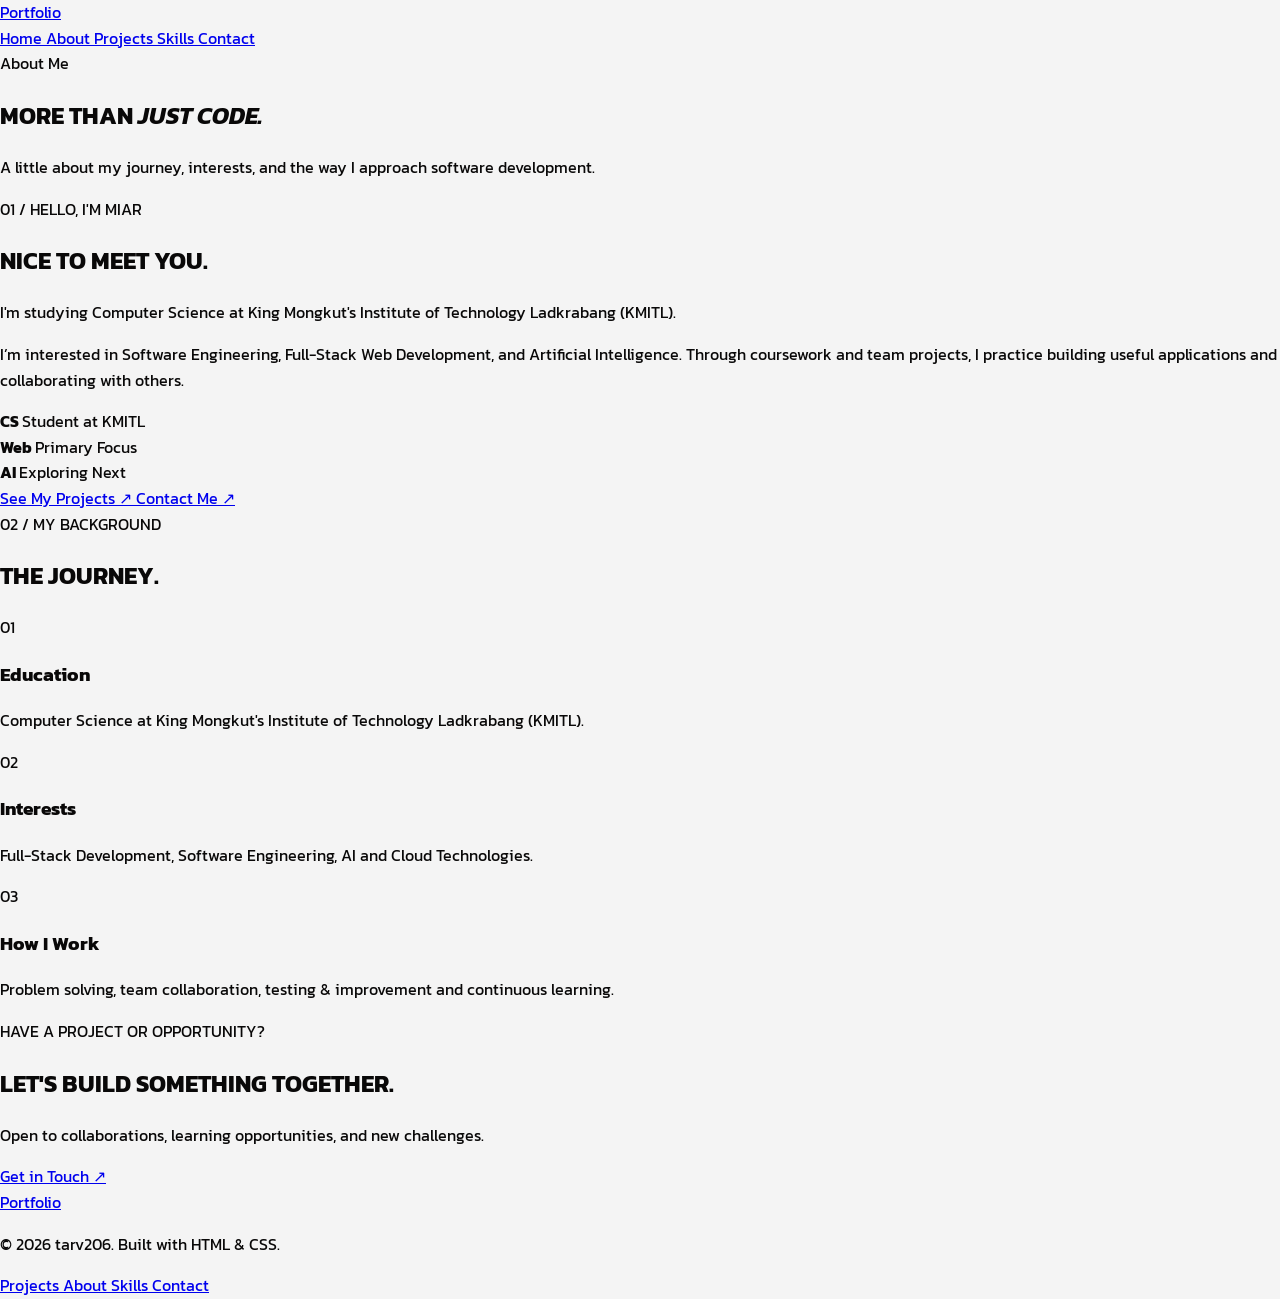
==== about.html @ 61181653 "about.html" ====
<!DOCTYPE html>
<html lang="en">
  <head>
    <meta charset="UTF-8" />
    <meta name="viewport" content="width=device-width, initial-scale=1.0" />
    <title>About</title>
    <link rel="stylesheet" href="style.css" />
    <link rel="preconnect" href="https://fonts.googleapis.com" />
    <link rel="preconnect" href="https://fonts.gstatic.com" crossorigin />
    <link
      href="https://fonts.googleapis.com/css2?family=Kanit:ital,wght@0,100;0,200;0,300;0,400;0,500;0,600;0,700;0,800;0,900;1,100;1,200;1,300;1,400;1,500;1,600;1,700;1,800;1,900&family=Lato:ital,wght@0,100;0,300;0,400;0,700;0,900;1,100;1,300;1,400;1,700;1,900&family=Outfit:wght@100..900&family=Redaction+50:ital,wght@0,400;0,700;1,400&display=swap"
      rel="stylesheet"
    />
  </head>

  <body>
    <header class="site-header">
      <nav class="container nav">
        <a class="logo" href="index.html"> Portfolio </a>
        <div class="nav-links">
          <a href="index.html"> Home </a>
          <a href="about.html"> About </a>
          <a href="projects.html"> Projects </a>
          <a href="skills.html"> Skills </a>
          <a class="nav-contact" href="contact.html"> Contact </a>
        </div>
      </nav>
    </header>
    <main>
      <section class="page-intro container">
        <div class="hero-tag">
          <span class="status-dot"> </span>
          <span class="eyebrow"> About Me </span>
        </div>
        <h1>
          MORE THAN
          <em> JUST CODE. </em>
        </h1>
        <p class="lead">
          A little about my journey, interests, and the way I approach software
          development.
        </p>
      </section>
      <div class="container line-divider"></div>
      <section class="section container split">
        <div class="about-visual">
          <!-- ใส่รูปตัวเองตรงนี้ เช่น <img src="images/me.jpg" alt="Miar" /> -->
        </div>
        <div>
          <div class="eyebrow">01 / HELLO, I'M MIAR</div>
          <h2 class="about-title">NICE TO MEET YOU.</h2>
          <p class="big-intro">
            I'm studying Computer Science at King Mongkut's Institute of
            Technology Ladkrabang (KMITL).
          </p>
          <p>
            I’m interested in Software Engineering, Full-Stack Web Development,
            and Artificial Intelligence. Through coursework and team projects, I
            practice building useful applications and collaborating with others.
          </p>
          <div class="stat-grid">
            <div class="stat">
              <strong> CS </strong>
              <span> Student at KMITL </span>
            </div>
            <div class="stat">
              <strong> Web </strong>
              <span> Primary Focus </span>
            </div>
            <div class="stat">
              <strong> AI </strong>
              <span> Exploring Next </span>
            </div>
          </div>
          <div class="actions about-actions">
            <a class="button" href="projects.html"> See My Projects ↗ </a>
            <a class="button outline" href="contact.html"> Contact Me ↗ </a>
          </div>
        </div>
      </section>
      <div class="container line-divider"></div>
      <section class="section container">
        <div class="section-head">
          <div>
            <div class="eyebrow">02 / MY BACKGROUND</div>
            <h2>THE JOURNEY.</h2>
          </div>
        </div>
        <div class="three-grid">
          <div class="service">
            <span class="number"> 01 </span>
            <h3>Education</h3>
            <p>
              Computer Science at King Mongkut's Institute of Technology
              Ladkrabang (KMITL).
            </p>
          </div>
          <div class="service">
            <span class="number"> 02 </span>
            <h3>Interests</h3>
            <p>
              Full-Stack Development, Software Engineering, AI and Cloud
              Technologies.
            </p>
          </div>
          <div class="service">
            <span class="number"> 03 </span>
            <h3>How I Work</h3>
            <p>
              Problem solving, team collaboration, testing &amp; improvement and
              continuous learning.
            </p>
          </div>
        </div>
      </section>
      <section class="cta">
        <div class="container">
          <div class="eyebrow dark">HAVE A PROJECT OR OPPORTUNITY?</div>
          <h2>LET'S BUILD SOMETHING TOGETHER.</h2>
          <p>
            Open to collaborations, learning opportunities, and new challenges.
          </p>
          <a class="button" href="contact.html">
            Get in Touch
            <span> ↗ </span>
          </a>
        </div>
      </section>
    </main>
    <footer class="site-footer">
      <div class="container footer-inner">
        <div>
          <a class="logo" href="index.html"> Portfolio </a>
          <p>© 2026 tarv206. Built with HTML &amp; CSS.</p>
        </div>
        <div class="footer-links">
          <a href="projects.html"> Projects </a>
          <a href="about.html"> About </a>
          <a href="skills.html"> Skills </a>
          <a href="contact.html"> Contact </a>
        </div>
      </div>
    </footer>
  </body>
</html>
---- style.css ----
:root {
  --bg: #f4f4f4;
  --text: #090808;
  --muted: #6c6c6c;
  --line: #d8d8d8;
  --lav: #c6b3c8;
  --brown: #a06350;
  --white: #fff;
  --max: 1180px;
}
* {
    box-sizing: border-box;
}
body {
  margin: 0;
  background: var(--bg);
  color: var(--text);
  font-family: "Kanit", sans-serif;
  font-size: 16px;
  line-height: 1.6;
}
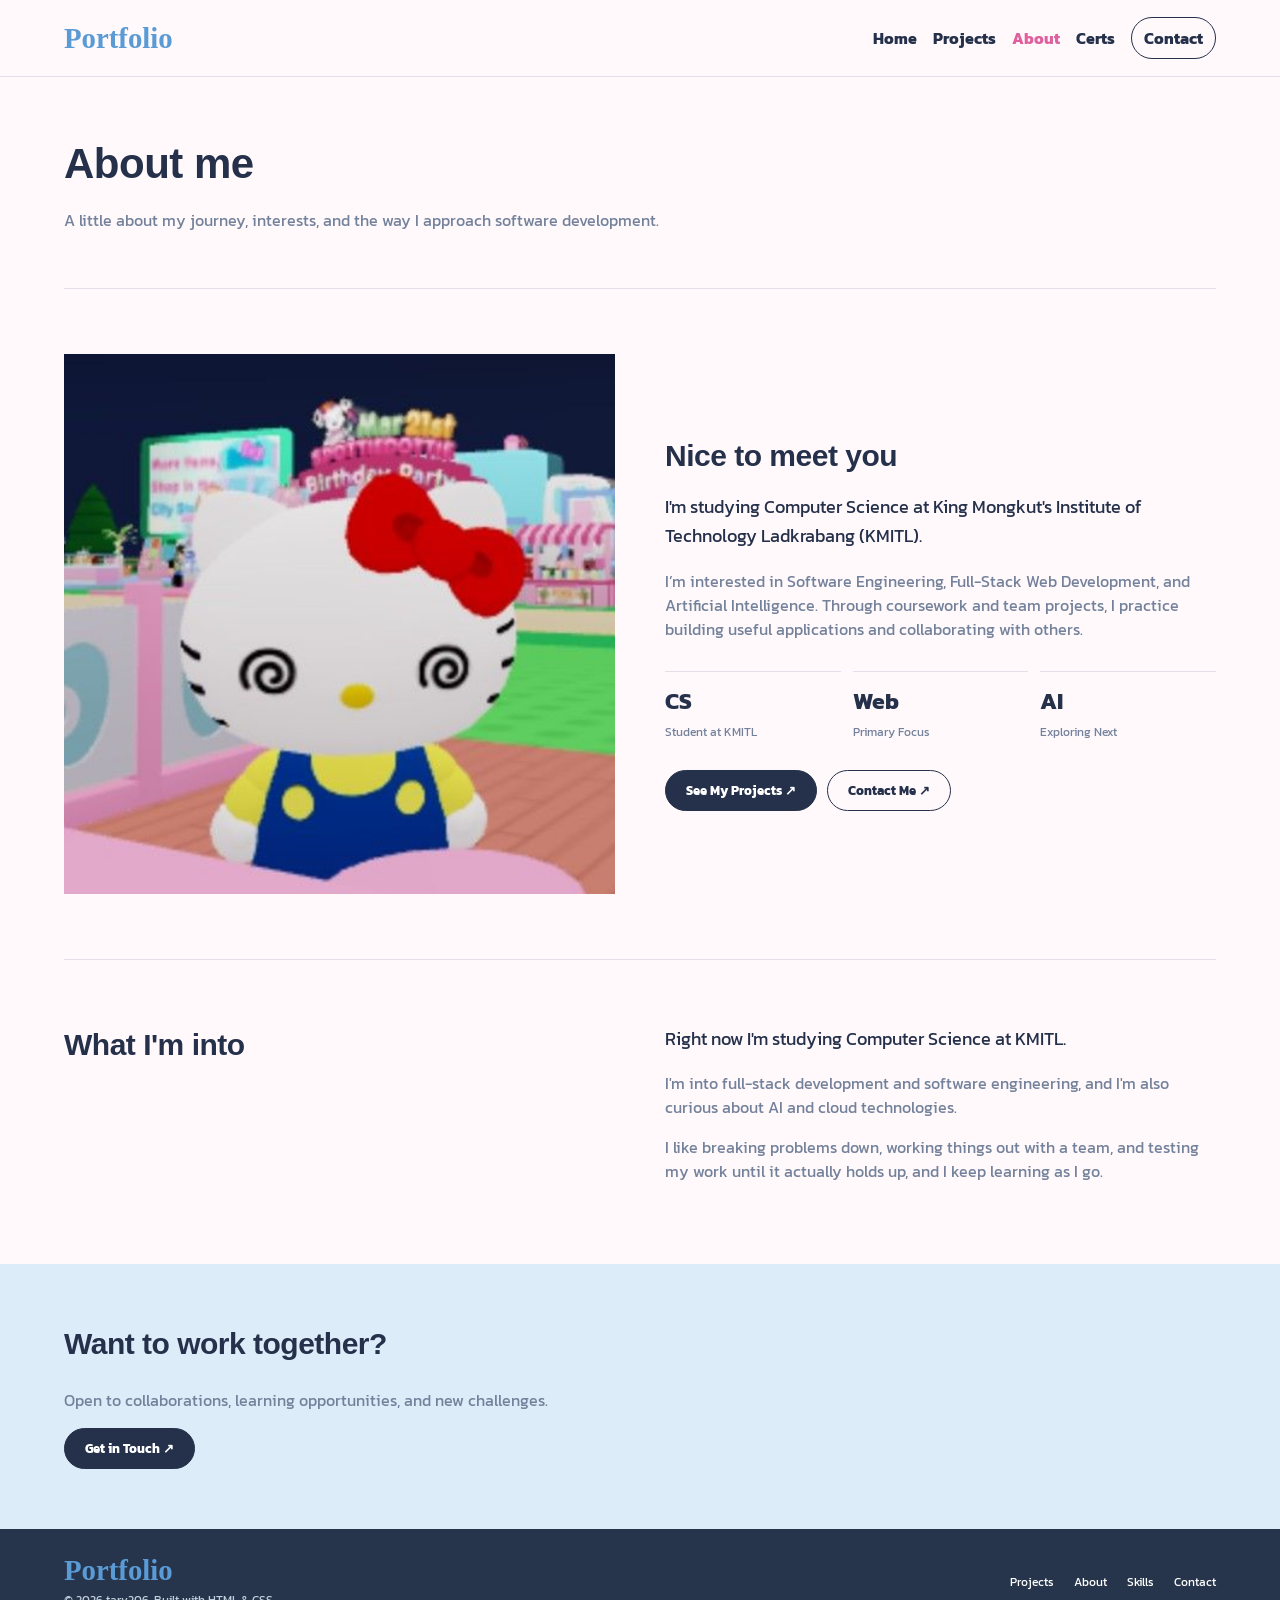
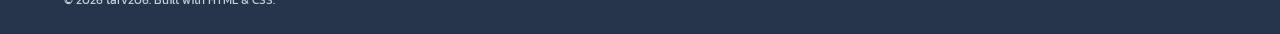
==== commit 64090835: "about cert contact" ====
--- a/about.html
+++ b/about.html
@@ -19,36 +19,26 @@
         <a class="logo" href="index.html"> Portfolio </a>
         <div class="nav-links">
           <a href="index.html"> Home </a>
-          <a href="about.html"> About </a>
-          <a href="projects.html"> Projects </a>
-          <a href="skills.html"> Skills </a>
+          <a href="index.html#projects"> Projects </a>
+          <a class="active" href="about.html"> About </a>
+          <a href="cert.html"> Certs </a>
           <a class="nav-contact" href="contact.html"> Contact </a>
         </div>
       </nav>
     </header>
     <main>
       <section class="page-intro container">
-        <div class="hero-tag">
-          <span class="status-dot"> </span>
-          <span class="eyebrow"> About Me </span>
-        </div>
-        <h1>
-          MORE THAN
-          <em> JUST CODE. </em>
-        </h1>
+        <h1>About me</h1>
         <p class="lead">
           A little about my journey, interests, and the way I approach software
           development.
         </p>
       </section>
       <div class="container line-divider"></div>
-      <section class="section container split">
-        <div class="about-visual">
-          <!-- ใส่รูปตัวเองตรงนี้ เช่น <img src="images/me.jpg" alt="Miar" /> -->
-        </div>
+      <section class="section container split about-intro">
+        <img class="about-photo" src="images/kitty Kitty.jpg" alt="">
         <div>
-          <div class="eyebrow">01 / HELLO, I'M MIAR</div>
-          <h2 class="about-title">NICE TO MEET YOU.</h2>
+          <h2 class="about-title">Nice to meet you</h2>
           <p class="big-intro">
             I'm studying Computer Science at King Mongkut's Institute of
             Technology Ladkrabang (KMITL).
@@ -73,50 +63,32 @@
             </div>
           </div>
           <div class="actions about-actions">
-            <a class="button" href="projects.html"> See My Projects ↗ </a>
+            <a class="button" href="index.html#projects"> See My Projects ↗ </a>
             <a class="button outline" href="contact.html"> Contact Me ↗ </a>
           </div>
         </div>
       </section>
       <div class="container line-divider"></div>
-      <section class="section container">
-        <div class="section-head">
-          <div>
-            <div class="eyebrow">02 / MY BACKGROUND</div>
-            <h2>THE JOURNEY.</h2>
-          </div>
-        </div>
-        <div class="three-grid">
-          <div class="service">
-            <span class="number"> 01 </span>
-            <h3>Education</h3>
-            <p>
-              Computer Science at King Mongkut's Institute of Technology
-              Ladkrabang (KMITL).
-            </p>
-          </div>
-          <div class="service">
-            <span class="number"> 02 </span>
-            <h3>Interests</h3>
-            <p>
-              Full-Stack Development, Software Engineering, AI and Cloud
-              Technologies.
-            </p>
-          </div>
-          <div class="service">
-            <span class="number"> 03 </span>
-            <h3>How I Work</h3>
-            <p>
-              Problem solving, team collaboration, testing &amp; improvement and
-              continuous learning.
-            </p>
-          </div>
+      <section class="section container split">
+        <h2>What I'm into</h2>
+        <div>
+          <p class="big-intro">
+            Right now I'm studying Computer Science at KMITL.
+          </p>
+          <p>
+            I'm into full-stack development and software engineering, and I'm
+            also curious about AI and cloud technologies.
+          </p>
+          <p>
+            I like breaking problems down, working things out with a team, and
+            testing my work until it actually holds up, and I keep learning as
+            I go.
+          </p>
         </div>
       </section>
       <section class="cta">
         <div class="container">
-          <div class="eyebrow dark">HAVE A PROJECT OR OPPORTUNITY?</div>
-          <h2>LET'S BUILD SOMETHING TOGETHER.</h2>
+          <h2>Want to work together?</h2>
           <p>
             Open to collaborations, learning opportunities, and new challenges.
           </p>
@@ -134,7 +106,7 @@
           <p>© 2026 tarv206. Built with HTML &amp; CSS.</p>
         </div>
         <div class="footer-links">
-          <a href="projects.html"> Projects </a>
+          <a href="index.html#projects"> Projects </a>
           <a href="about.html"> About </a>
           <a href="skills.html"> Skills </a>
           <a href="contact.html"> Contact </a>
--- a/style.css
+++ b/style.css
@@ -1,22 +1,734 @@
+/* 1. Variables */
 :root {
-  --bg: #f4f4f4;
-  --text: #090808;
-  --muted: #6c6c6c;
-  --line: #d8d8d8;
-  --lav: #c6b3c8;
-  --brown: #a06350;
+  --bg: #fff9fc;
+  --text: #25304a;
+  --muted: #73819a;
+  --line: #e9ddec;
+  --pink: #f9cfe5;
+  --pink-strong: #e0609d; /* ชมพูเข้มสำหรับตัวหนังสือ (ชมพูอ่อนอ่านไม่ออก) */
+  --blue: #5a9bd6;
+  --accent: #3f7cbf;
   --white: #fff;
   --max: 1180px;
 }
+/* 2. Basic styles */
+html {
+  scroll-behavior: smooth;
+  scroll-padding-top: 90px; /* กันหัวข้อโดน navbar ที่ sticky บัง */
+}
 * {
-    box-sizing: border-box;
-}
+  box-sizing: border-box;
+}
+
 body {
   margin: 0;
+  font-family: "Kanit", sans-serif;
+  color: var(--text);
   background: var(--bg);
+}
+
+img {
+  display: block;
+  max-width: 100%;
+}
+
+/* Typography */
+h1, h2, h3 {
+  margin-top: 0;
+  font-weight: 600;
+  line-height: 1.3;
+  letter-spacing: -0.5px;
+}
+h1 { font-size: 44px; }
+h2 { font-size: 30px; }
+h3 { font-size: 19px; }
+
+p {
+  margin-top: 0;
+  color: var(--muted);
+}
+
+/* 3. Layout */
+.container {
+  width: 90%;
+  max-width: var(--max);
+  margin: 0 auto;
+}
+.section {
+  padding: 65px 0;
+}
+.line-divider {
+  border-top: 1px solid var(--line);
+}
+.eyebrow {
+  color: var(--muted);
+  font-size: 14px;
+  font-weight: 500;
+}
+.section-head {
+  display: flex;
+  justify-content: space-between;
+  align-items: end;
+  gap: 20px;
+  margin-bottom: 25px;
+}
+.section-head h2 {
+  max-width: 700px;
+  margin: 0;
+}
+.split {
+  display: grid;
+  grid-template-columns: 1fr 1fr;
+  gap: 50px;
+}
+
+/* 4. Navbar */
+a {
+  color: inherit;
+  text-decoration: none;
+}
+.site-header {
+  position: sticky;
+  top: 0;
+  z-index: 100;
+  background: var(--bg);
+  border-bottom: 1px solid var(--line);
+}
+.nav {
+  display: flex;
+  align-items: center;
+  justify-content: space-between;
+  gap: 24px;
+  min-height: 76px;
+}
+.logo {
+  font-family: 'Redaction 50', serif;
+  font-weight: 700;
+  font-size: 1.8rem;
+  color: var(--blue);
+}
+.nav-links {
+  display: flex;
+  align-items: center;
+  gap: 16px;
+  font-weight: 700;
   color: var(--text);
-  font-family: "Kanit", sans-serif;
+}
+.nav-links a {
+  padding: 9px 0;
+  transition: color 0.2s ease;
+}
+/* หน้าที่กำลังเปิดอยู่ + ตอน hover: ตัวหนังสือสีชมพู (ใส่ class="active" ที่ลิงก์ของหน้านั้น)
+   ยกเว้นลิงก์ Projects ไม่มี hover และ Contact ใช้ hover ของตัวเอง */
+.nav-links a:not([href$="#projects"]):not(.nav-contact):hover,
+.nav-links a.active {
+  color: var(--pink-strong);
+}
+.nav-contact {
+  border: 1px solid var(--text);
+  padding: 8px 12px !important;
+  border-radius: 30px;
+}
+.nav-links .nav-contact:hover {
+  background: var(--text);
+  color: white;
+}
+/* Contact ตอนอยู่หน้า contact: ปุ่มเป็นสีเข้ม (ไม่ใช้ตัวหนังสือชมพู) */
+.nav-links .nav-contact.active {
+  background: var(--text);
+  color: var(--white);
+}
+/* 5. Buttons and links */
+.actions {
+  display: flex;
+  flex-wrap: wrap;
+  gap: 10px;
+}
+.button {
+  display: inline-block;
+  background: var(--text);
+  border: 1px solid var(--text);
+  border-radius: 25px;
+  color: var(--white);
+  padding: 10px 20px;
+  font-size: 13px;
+  font-weight: 700;
+}
+.button:hover {
+  background: var(--accent);
+  border-color: var(--accent);
+}
+.button.outline {
+  background: transparent;
+  color: var(--text);
+}
+.button.outline:hover {
+  background: var(--blue);
+}
+.text-link {
+  display: inline-block;
+  border-bottom: 1px solid var(--accent);
+  font-size: 13px;
+  font-weight: 700;
+}
+
+/* 6. Home hero */
+.hero {
+  padding: 60px 0 65px;
+}
+.hero-tag {
+  display: flex;
+  align-items: center;
+  gap: 10px;
+  margin-bottom: 20px;
+}
+.status-dot {
+  width: 8px;
+  height: 8px;
+  border-radius: 50%;
+  background: #84b7db;
+}
+.hero h1 {
+  max-width: 850px;
+  margin-bottom: 30px;
+}
+.hero h1 em {
+  color: var(--accent);
+  font-style: normal;
+}
+.hero-lower {
+  display: grid;
+  grid-template-columns: 1fr 1fr;
+  gap: 45px;
+  align-items: center;
+}
+.hero-copy {
+  max-width: 440px;
+}
+.hero-copy p {
   font-size: 16px;
+  color: var(--text);
+}
+.hero-copy .actions {
+  margin-top: 20px;
+}
+
+/* 7. About preview and small stats */
+.big-intro {
+  font-size: 18px;
+  color: var(--text);
   line-height: 1.6;
 }
-
+.stat-grid {
+  display: grid;
+  grid-template-columns: repeat(3, 1fr);
+  gap: 12px;
+  margin-top: 30px;
+}
+.stat {
+  border-top: 1px solid var(--line);
+  padding-top: 12px;
+}
+.stat strong {
+  display: block;
+  font-size: 23px;
+}
+.stat span {
+  font-size: 12px;
+  color: var(--muted);
+}
+
+/* 8. Project cards */
+.projects-grid {
+  display: grid;
+  grid-template-columns: repeat(2, 1fr);
+  gap: 32px 20px;
+}
+.project-card {
+  display: block;
+  min-width: 0;
+}
+/* รูปเต็มกรอบ ส่วนสีพาสเทลจะเห็นเฉพาะตอนยังไม่มีรูป */
+.project-frame {
+  aspect-ratio: 16 / 10;
+  border: 1px solid var(--line);
+  border-radius: 14px;
+  background: #eef0f7;
+  overflow: hidden;
+  transition: box-shadow 0.35s ease;
+}
+.project-card:nth-child(4n + 1) .project-frame {
+  background: #f8dceb;
+}
+.project-card:nth-child(4n + 2) .project-frame {
+  background: #d9edfc;
+}
+.project-card:nth-child(4n + 3) .project-frame {
+  background: #d2e6f6;
+}
+.project-card:nth-child(4n + 4) .project-frame {
+  background: #eadff5;
+}
+.project-frame img {
+  width: 100%;
+  height: 100%;
+  object-fit: cover;
+  object-position: top; /* โชว์ส่วนบนของ screenshot (header ของเว็บ) */
+  transition: transform 0.5s ease;
+}
+.project-frame img[src=""] {
+  visibility: hidden; /* ยังไม่มีรูป: เหลือแค่พื้นสี ไม่มีไอคอนรูปเสีย */
+}
+.project-card:hover .project-frame {
+  box-shadow: 0 14px 30px #283f5a1f;
+}
+.project-card:hover .project-frame img {
+  transform: scale(1.04); /* ซูมเข้านิดเดียวตอน hover */
+}
+.project-card:hover .project-meta h3,
+.project-card:hover .arrow {
+  color: var(--accent);
+}
+.project-meta {
+  display: flex;
+  justify-content: space-between;
+  gap: 12px;
+  margin-top: 12px;
+}
+.project-meta h3 {
+  font-size: 18px;
+  margin-bottom: 3px;
+  transition: color 0.2s ease;
+}
+.project-meta p {
+  font-size: 12px;
+  margin: 0;
+}
+.arrow {
+  font-size: 20px;
+}
+
+/* 9. Services, call to action and footer */
+.three-grid {
+  display: grid;
+  grid-template-columns: repeat(3, 1fr);
+  gap: 25px;
+}
+.service {
+  padding-top: 18px;
+  border-top: 1px solid var(--line);
+}
+.service h3 {
+  margin: 0 0 8px;
+}
+.service p {
+  font-size: 14px;
+}
+.cta {
+  background: #dcecf9;
+  padding: 60px 0;
+}
+.cta h2 {
+  max-width: 680px;
+}
+.site-footer {
+  background: #26354b;
+  color: white;
+  padding: 25px 0;
+}
+.footer-inner {
+  display: flex;
+  justify-content: space-between;
+  align-items: center;
+  gap: 20px;
+}
+.footer-inner p {
+  color: #c3cedd;
+  font-size: 12px;
+  margin: 4px 0 0;
+}
+.footer-links {
+  display: flex;
+  gap: 20px;
+  font-size: 12px;
+}
+.footer-links a:hover {
+  color: var(--pink);
+}
+
+/* 10. About page */
+.page-intro {
+  padding: 60px 0 40px;
+}
+.page-intro h1 {
+  max-width: 800px;
+  margin: 0 0 16px;
+  font-size: 42px;
+}
+.page-intro .lead {
+  max-width: 650px;
+  font-size: 16px;
+}
+.about-intro {
+  align-items: center;
+}
+.about-photo {
+  width: 100%;
+  aspect-ratio: 4 / 5;
+  max-height: 540px;
+  object-fit: cover;
+}
+.about-title {
+  margin: 0 0 18px;
+}
+.about-actions {
+  margin-top: 28px;
+}
+
+/* 11. Certificates page */
+.certs-grid {
+  display: grid;
+  grid-template-columns: repeat(3, 1fr);
+  gap: 32px 20px;
+}
+.cert-card {
+  display: block;
+  min-width: 0;
+}
+/* เกียรติบัตรส่วนใหญ่เป็น A4 แนวนอน (√2 : 1) */
+.cert-frame {
+  aspect-ratio: 1.414 / 1;
+  border: 1px solid var(--line);
+  border-radius: 12px;
+  background: var(--white);
+  overflow: hidden;
+  padding: 10px;
+}
+.cert-card:nth-child(3n + 1) .cert-frame {
+  background: #f8dceb;
+}
+.cert-card:nth-child(3n + 2) .cert-frame {
+  background: #d9edfc;
+}
+.cert-card:nth-child(3n + 3) .cert-frame {
+  background: #eadff5;
+}
+.cert-frame img {
+  width: 100%;
+  height: 100%;
+  object-fit: contain; /* โชว์เกียรติบัตรทั้งใบ ไม่ครอป */
+}
+.cert-frame img[src=""] {
+  visibility: hidden; /* ยังไม่มีรูป: เหลือแค่พื้นสี */
+}
+.cert-meta {
+  margin-top: 12px;
+}
+.cert-meta h3 {
+  font-size: 17px;
+  margin-bottom: 3px;
+}
+.cert-meta p {
+  font-size: 12px;
+  margin: 0 0 6px;
+}
+.cert-date {
+  display: inline-block;
+  font-size: 11px;
+  font-weight: 600;
+  color: var(--accent);
+  background: #dcecf9;
+  padding: 2px 10px;
+  border-radius: 20px;
+}
+
+/* 12. Contact page */
+/* ลิงก์ติดต่อ: ไอคอนในวงกลมชมพู + ข้อความ */
+.link-to {
+  display: flex;
+  flex-direction: column;
+  gap: 12px;
+  margin-top: 24px;
+}
+.link-to a {
+  display: flex;
+  align-items: center;
+  gap: 12px;
+  width: fit-content;
+  font-size: 15px;
+  transition: color 0.2s ease;
+}
+.link-to i {
+  display: grid;
+  place-items: center;
+  width: 36px;
+  height: 36px;
+  border-radius: 50%;
+  background: var(--pink);
+  color: var(--text);
+  font-size: 15px;
+  transition: background 0.2s ease, color 0.2s ease;
+}
+.link-to a:hover {
+  color: var(--pink-strong);
+}
+.link-to a:hover i {
+  background: var(--pink-strong);
+  color: var(--white);
+}
+
+.contact {
+  background: #e6f0fb;
+  padding: 60px 0 70px;
+}
+.contact-split{
+  display: grid;
+  grid-template-columns: 1.4fr 1fr;
+  gap: 60px;
+  align-items: center; /* ฝั่งซ้ายอยู่กึ่งกลางแนวตั้งของการ์ดฟอร์ม */
+}
+.contact-left h1 {
+  font-size: 54px;
+  margin-bottom: 16px;
+}
+.contact-left > p {
+  max-width: 400px; /* บรรทัดไม่ยาวเกิน อ่านง่าย */
+  line-height: 1.6;
+}
+.contact-card {
+  background: var(--white);
+  border-radius: 22px;
+  padding: 28px;
+  box-shadow: 0 20px 50px #3f7cbf1f;
+}
+.contact-card h2 {
+  margin: 0 0 4px;
+}
+.contact-card > p {
+  font-size: 14px;
+  margin-bottom: 24px;
+}
+.field-name {
+  display: grid;
+  grid-template-columns: 1fr 1fr;
+  gap: 10px;
+}
+.field {
+  display: flex;
+  align-items: center;
+  gap: 10px;
+  width: 100%;
+  margin-bottom: 10px;
+  padding: 11px 16px;
+  border: 1px solid var(--line);
+  border-radius: 24px;
+  background: var(--white);
+  color: var(--text);
+  font: inherit;
+  font-size: 13px;
+  transition: border-color 0.2s ease;
+}
+.field:focus,
+.field:focus-within {
+  outline: none;
+  border-color: var(--blue);
+}
+.field input,
+.field select {
+  flex: 1;
+  min-width: 0;
+  padding: 0;
+  border: 0;
+  outline: none;
+  background: transparent;
+  color: inherit;
+  font: inherit;
+}
+.field::placeholder,
+.field input::placeholder {
+  color: #a9b3c4;
+}
+.field-email i {
+  color: var(--muted);
+}
+.field-phone select {
+  flex: 0 0 auto;
+  padding-right: 10px;
+  border-right: 1px solid var(--line);
+  cursor: pointer;
+}
+textarea.field {
+  display: block;
+  min-height: 120px;
+  border-radius: 16px;
+  resize: vertical;
+}
+.contact-submit {
+  width: 100%;
+  margin-top: 4px;
+  padding: 12px;
+  border: 0;
+  border-radius: 24px;
+  background: var(--accent);
+  color: var(--white);
+  font: inherit;
+  font-size: 14px;
+  font-weight: 600;
+  cursor: pointer;
+  transition: background 0.2s ease;
+}
+.contact-submit:hover {
+  background: var(--pink-strong);
+}
+
+/* ส่วนแผนที่ */
+.map {
+  padding: 65px 0;
+}
+.map-split {
+  display: grid;
+  grid-template-columns: 1fr 1fr;
+  gap: 50px;
+  align-items: center;
+}
+.map-left {
+  height: 460px;
+  border: 1px solid var(--line);
+  border-radius: 18px;
+  overflow: hidden;
+  background: #eef0f7;
+}
+.map-left iframe {
+  display: block;
+  width: 100%;
+  height: 100%;
+  border: 0;
+}
+.map-right h2 {
+  font-size: 32px;
+  margin: 6px 0 28px;
+}
+.map-right h3 {
+  margin-bottom: 10px;
+}
+.map-right p {
+  font-size: 14px;
+  line-height: 1.9;
+}
+
+/* 13. Tablet */
+@media (max-width: 800px) {
+  h1 {
+    font-size: 36px;
+  }
+  h2 {
+    font-size: 26px;
+  }
+  .nav {
+    flex-wrap: wrap;
+    justify-content: center;
+    padding: 12px 0;
+  }
+  .nav-links {
+    flex-wrap: wrap;
+    justify-content: center;
+    gap: 15px;
+  }
+  .hero-lower,
+  .split,
+  .contact-split,
+  .map-split {
+    grid-template-columns: 1fr;
+    gap: 24px;
+  }
+  .contact-split {
+    gap: 40px; /* เว้นระหว่างข้อความกับการ์ดฟอร์มให้มากกว่าปกติ */
+  }
+  .contact-left h1 {
+    font-size: 42px;
+  }
+  .map-left {
+    height: 400px;
+  }
+  .three-grid,
+  .certs-grid {
+    grid-template-columns: repeat(2, 1fr);
+  }
+  .page-intro h1 {
+    font-size: 36px;
+  }
+  .about-photo {
+    max-height: 440px;
+  }
+}
+
+/* 14. Mobile */
+@media (max-width: 600px) {
+  body {
+    font-size: 14px;
+  }
+  h1 {
+    font-size: 30px;
+  }
+  h2 {
+    font-size: 24px;
+  }
+  h3 {
+    font-size: 17px;
+  }
+  .container {
+    width: 92%;
+  }
+  .section {
+    padding: 45px 0;
+  }
+  .hero {
+    padding: 40px 0;
+  }
+  .hero-copy p {
+    font-size: 14px;
+  }
+  .section-head {
+    align-items: start;
+    flex-direction: column;
+  }
+  .projects-grid,
+  .certs-grid,
+  .three-grid {
+    grid-template-columns: 1fr;
+  }
+  .contact {
+    padding: 40px 0 50px;
+  }
+  .contact-left h1 {
+    font-size: 34px;
+  }
+  .contact-card {
+    padding: 22px 18px;
+  }
+  .field-name {
+    grid-template-columns: 1fr;
+    gap: 0;
+  }
+  .map {
+    padding: 45px 0;
+  }
+  .map-left {
+    height: 340px;
+  }
+  .stat-grid {
+    grid-template-columns: repeat(3, 1fr);
+  }
+  .page-intro {
+    padding: 45px 0 28px;
+  }
+  .page-intro h1 {
+    font-size: 30px;
+  }
+  .footer-inner {
+    flex-wrap: wrap;
+  }
+  .footer-links {
+    flex-wrap: wrap;
+  }
+}
